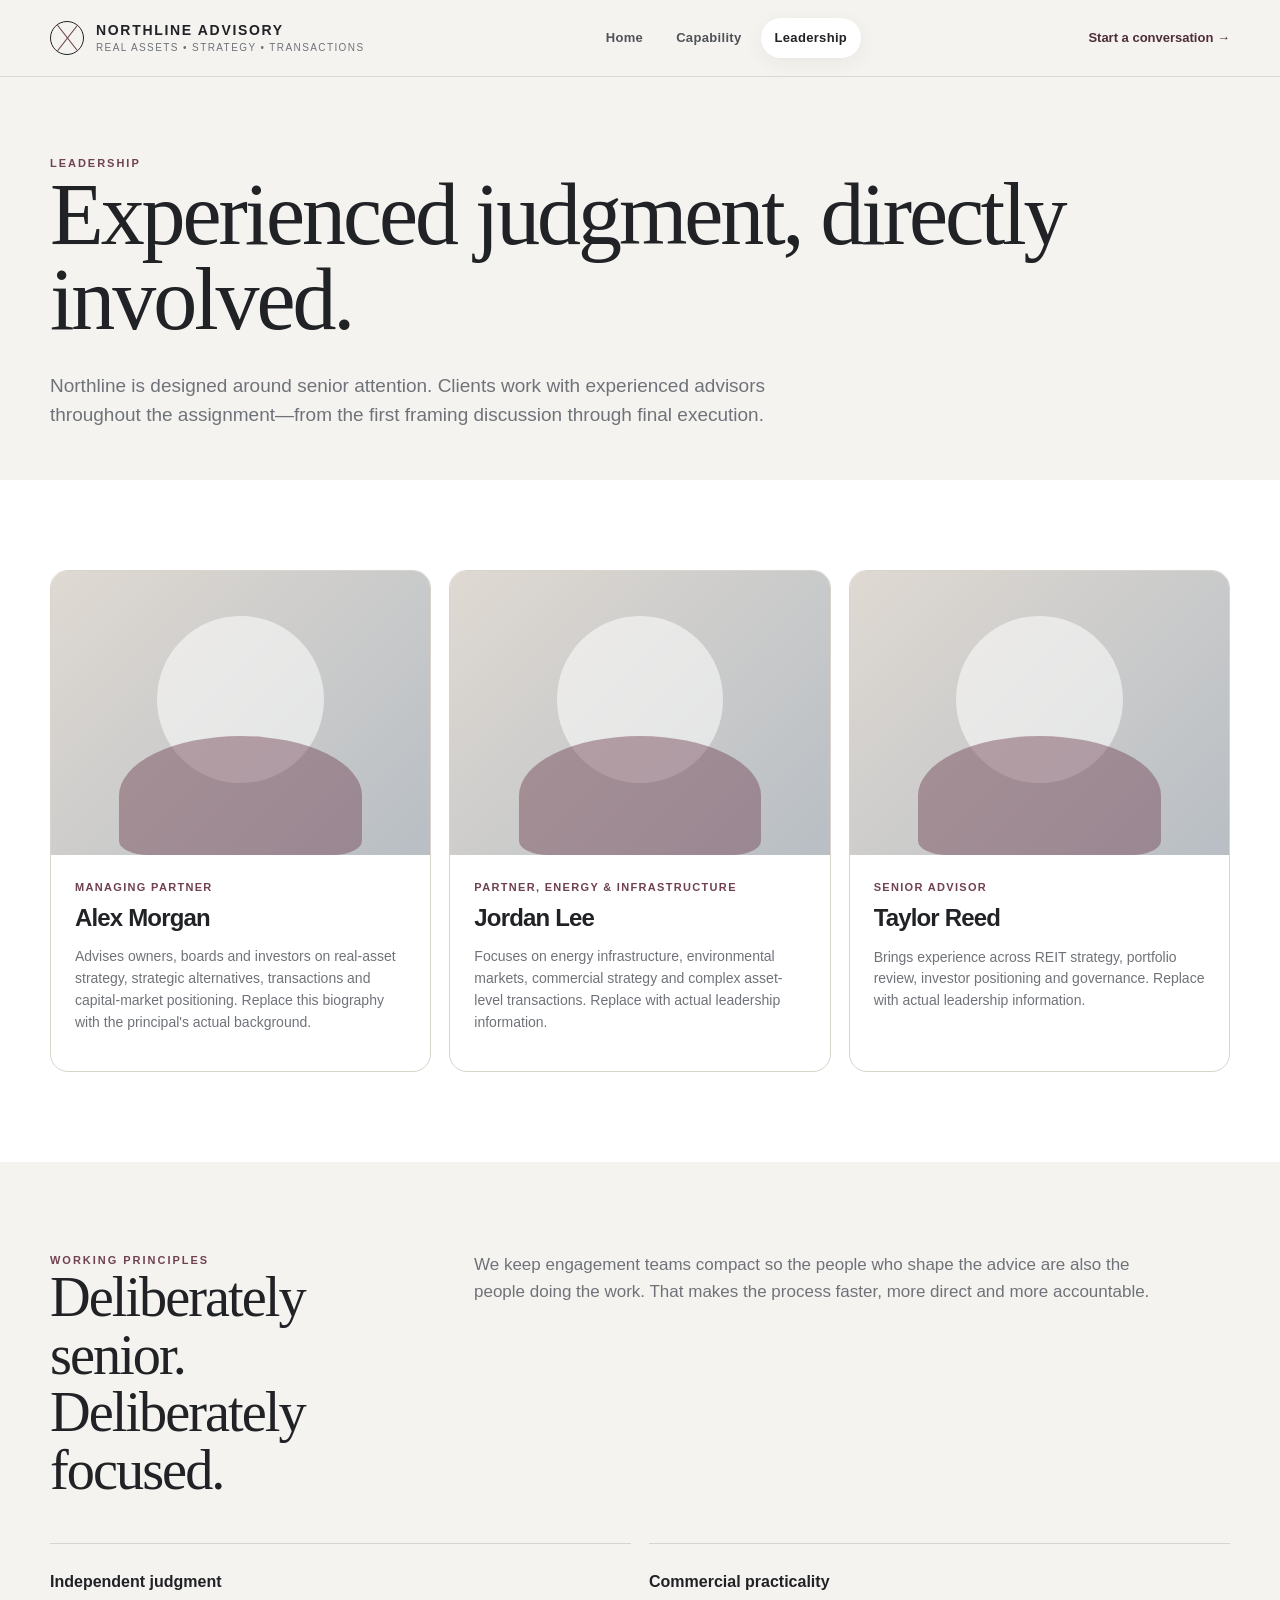
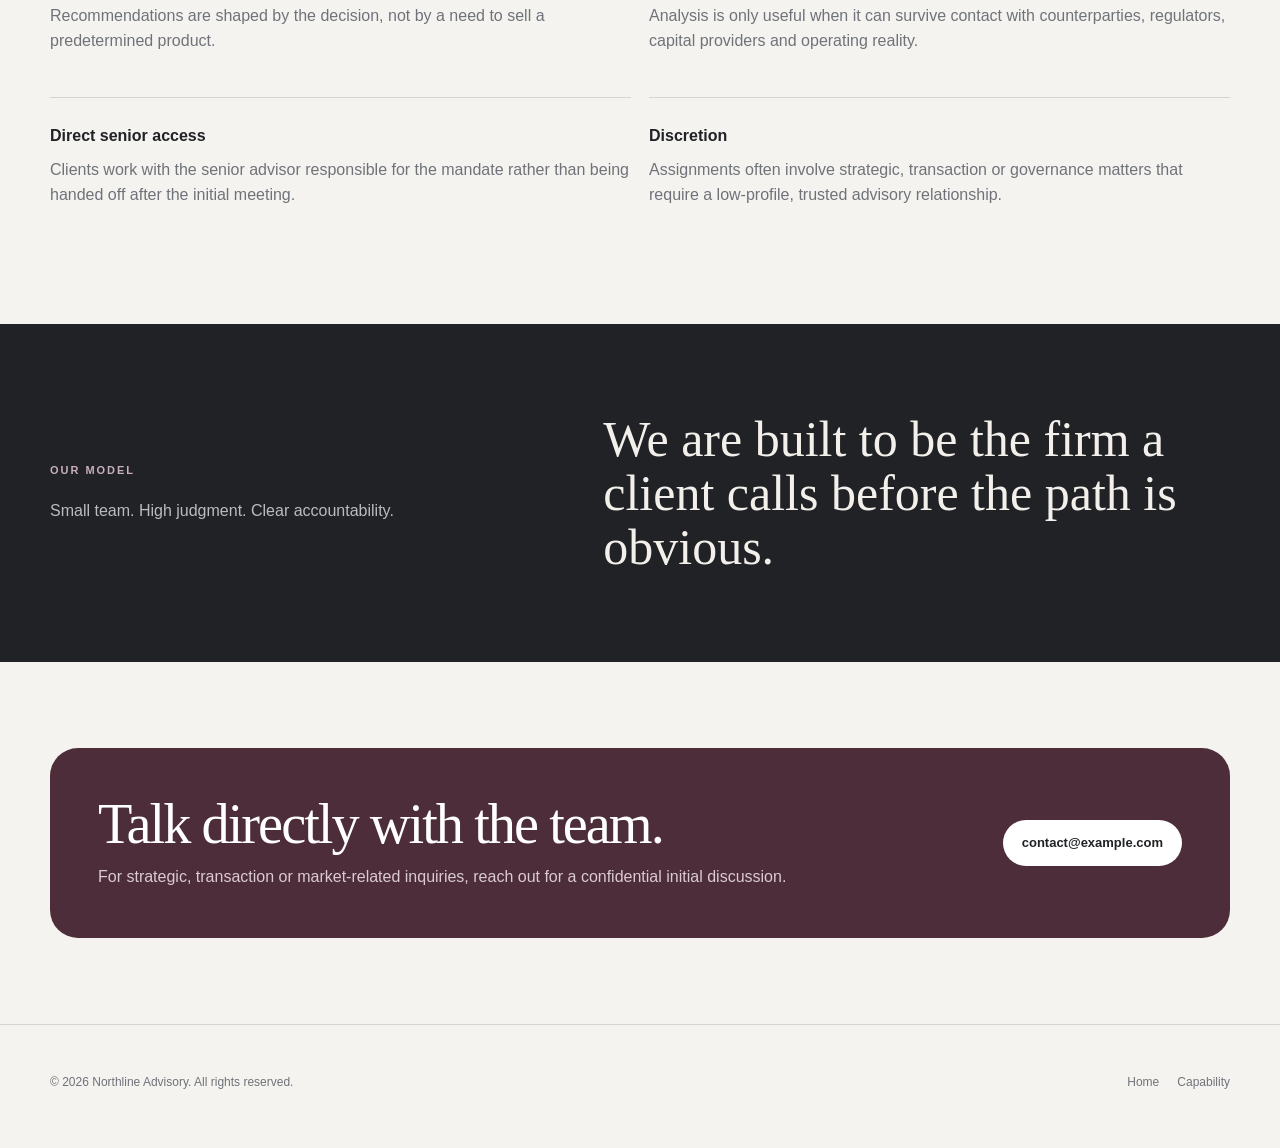
==== leadership.html @ dc425921 "Add files via upload" ====
<!doctype html>
<html lang="en">
<head>
  <meta charset="utf-8" />
  <meta name="viewport" content="width=device-width, initial-scale=1" />
  <meta name="description" content="Leadership at Northline Advisory." />
  <title>Leadership | Northline Advisory</title>
  <link rel="stylesheet" href="styles.css" />
</head>
<body>
  <header class="site-header"><div class="shell nav"><a class="brand" href="index.html"><span class="brand-mark"></span><span class="brand-text"><strong>Northline Advisory</strong><span>Real Assets • Strategy • Transactions</span></span></a><nav class="nav-links"><a href="index.html">Home</a><a href="capability.html">Capability</a><a href="leadership.html">Leadership</a></nav><a class="contact-link" href="mailto:contact@example.com">Start a conversation →</a><button class="mobile-toggle" aria-label="Toggle menu">☰</button></div></header>
  <main>
    <section class="page-hero"><div class="shell reveal"><div class="eyebrow">Leadership</div><h1>Experienced judgment, directly involved.</h1><p class="lede">Northline is designed around senior attention. Clients work with experienced advisors throughout the assignment—from the first framing discussion through final execution.</p></div></section>

    <section class="section alt"><div class="shell"><div class="team-grid">
      <article class="person reveal"><div class="person-visual"></div><div class="person-info"><div class="role">Managing Partner</div><h3>Alex Morgan</h3><p>Advises owners, boards and investors on real-asset strategy, strategic alternatives, transactions and capital-market positioning. Replace this biography with the principal's actual background.</p></div></article>
      <article class="person reveal"><div class="person-visual"></div><div class="person-info"><div class="role">Partner, Energy & Infrastructure</div><h3>Jordan Lee</h3><p>Focuses on energy infrastructure, environmental markets, commercial strategy and complex asset-level transactions. Replace with actual leadership information.</p></div></article>
      <article class="person reveal"><div class="person-visual"></div><div class="person-info"><div class="role">Senior Advisor</div><h3>Taylor Reed</h3><p>Brings experience across REIT strategy, portfolio review, investor positioning and governance. Replace with actual leadership information.</p></div></article>
    </div></div></section>

    <section class="section"><div class="shell"><div class="section-head reveal"><div><div class="eyebrow">Working principles</div><h2>Deliberately senior. Deliberately focused.</h2></div><p>We keep engagement teams compact so the people who shape the advice are also the people doing the work. That makes the process faster, more direct and more accountable.</p></div><div class="principles"><div class="principle reveal"><strong>Independent judgment</strong><p>Recommendations are shaped by the decision, not by a need to sell a predetermined product.</p></div><div class="principle reveal"><strong>Commercial practicality</strong><p>Analysis is only useful when it can survive contact with counterparties, regulators, capital providers and operating reality.</p></div><div class="principle reveal"><strong>Direct senior access</strong><p>Clients work with the senior advisor responsible for the mandate rather than being handed off after the initial meeting.</p></div><div class="principle reveal"><strong>Discretion</strong><p>Assignments often involve strategic, transaction or governance matters that require a low-profile, trusted advisory relationship.</p></div></div></div></section>

    <section class="statement"><div class="shell statement-grid reveal"><div><div class="eyebrow">Our model</div><p>Small team. High judgment. Clear accountability.</p></div><blockquote>We are built to be the firm a client calls before the path is obvious.</blockquote></div></section>

    <section class="cta"><div class="shell cta-box reveal"><div><h2>Talk directly with the team.</h2><p>For strategic, transaction or market-related inquiries, reach out for a confidential initial discussion.</p></div><a class="btn" href="mailto:contact@example.com">contact@example.com</a></div></section>
  </main>
  <footer><div class="shell footer-grid"><p>© <span id="year"></span> Northline Advisory. All rights reserved.</p><div class="footer-links"><a href="index.html">Home</a><a href="capability.html">Capability</a></div></div></footer>
  <script src="script.js"></script><script>document.getElementById('year').textContent=new Date().getFullYear();</script>
</body>
</html>
---- styles.css ----
:root {
  --ink: #202226;
  --muted: #6f7379;
  --paper: #f5f3ef;
  --paper-2: #ece9e3;
  --white: #ffffff;
  --line: #d8d3cb;
  --accent: #6f4152;
  --accent-dark: #4d2d39;
  --accent-soft: #d9ccd1;
  --slate: #58636e;
  --slate-soft: #dfe4e8;
  --shadow: 0 24px 70px rgba(25, 27, 30, 0.08);
  --radius: 18px;
  --max: 1180px;
}

* { box-sizing: border-box; }
html { scroll-behavior: smooth; }
body {
  margin: 0;
  font-family: Inter, ui-sans-serif, -apple-system, BlinkMacSystemFont, "Segoe UI", sans-serif;
  color: var(--ink);
  background: var(--paper);
  line-height: 1.55;
  -webkit-font-smoothing: antialiased;
}

a { color: inherit; text-decoration: none; }
img { max-width: 100%; display: block; }
button, input, textarea { font: inherit; }

.shell { width: min(calc(100% - 40px), var(--max)); margin: 0 auto; }

.site-header {
  position: sticky;
  top: 0;
  z-index: 50;
  backdrop-filter: blur(16px);
  background: color-mix(in srgb, var(--paper) 88%, transparent);
  border-bottom: 1px solid color-mix(in srgb, var(--line) 80%, transparent);
}

.nav {
  min-height: 76px;
  display: flex;
  align-items: center;
  justify-content: space-between;
  gap: 28px;
}

.brand {
  display: inline-flex;
  align-items: center;
  gap: 12px;
  min-width: 220px;
}

.brand-mark {
  width: 34px;
  height: 34px;
  border: 1px solid var(--ink);
  border-radius: 50%;
  display: grid;
  place-items: center;
  position: relative;
  overflow: hidden;
}
.brand-mark::before,
.brand-mark::after {
  content: "";
  position: absolute;
  width: 1px;
  height: 48px;
  background: var(--accent);
  transform: rotate(38deg);
}
.brand-mark::after { transform: rotate(-38deg); }
.brand-text { display: flex; flex-direction: column; line-height: 1.05; }
.brand-text strong { font-size: 14px; letter-spacing: .12em; text-transform: uppercase; }
.brand-text span { margin-top: 5px; font-size: 10px; letter-spacing: .14em; color: var(--muted); text-transform: uppercase; }

.nav-links { display: flex; align-items: center; gap: 5px; }
.nav-links a {
  padding: 10px 14px;
  border-radius: 999px;
  font-size: 13px;
  font-weight: 650;
  letter-spacing: .025em;
  color: #4f5358;
}
.nav-links a:hover, .nav-links a.active { background: var(--white); color: var(--ink); box-shadow: 0 5px 20px rgba(0,0,0,.055); }

.contact-link { font-size: 13px; font-weight: 700; color: var(--accent-dark); }
.mobile-toggle { display: none; border: 0; background: transparent; padding: 8px; cursor: pointer; }

.hero { padding: 84px 0 56px; }
.hero-grid { display: grid; grid-template-columns: 1.15fr .85fr; gap: 72px; align-items: center; }
.eyebrow { color: var(--accent); text-transform: uppercase; letter-spacing: .18em; font-weight: 800; font-size: 11px; }
h1, h2, h3 { margin: 0; letter-spacing: -.035em; }
h1 { font-family: Georgia, "Times New Roman", serif; font-size: clamp(48px, 7vw, 88px); line-height: .97; font-weight: 500; }
h2 { font-family: Georgia, "Times New Roman", serif; font-size: clamp(36px, 4.4vw, 58px); line-height: 1.02; font-weight: 500; }
h3 { font-size: 21px; line-height: 1.18; }
.hero-copy p { max-width: 680px; margin: 28px 0 0; color: var(--muted); font-size: 18px; }
.hero-actions { margin-top: 32px; display: flex; gap: 12px; flex-wrap: wrap; }
.btn { display: inline-flex; align-items: center; justify-content: center; min-height: 46px; padding: 0 18px; border-radius: 999px; font-size: 13px; font-weight: 750; border: 1px solid transparent; transition: .2s ease; }
.btn.primary { color: white; background: var(--ink); }
.btn.primary:hover { background: var(--accent-dark); transform: translateY(-1px); }
.btn.secondary { border-color: var(--line); background: transparent; }
.btn.secondary:hover { background: var(--white); }

.hero-visual {
  min-height: 540px;
  border-radius: 28px;
  position: relative;
  overflow: hidden;
  background:
    linear-gradient(150deg, rgba(111,65,82,.98) 0%, rgba(65,70,78,.95) 52%, rgba(32,34,38,.98) 100%);
  box-shadow: var(--shadow);
}
.hero-visual::before {
  content: "";
  position: absolute;
  inset: 0;
  background:
    linear-gradient(90deg, transparent 0 52%, rgba(255,255,255,.09) 52% 52.6%, transparent 52.6% 100%),
    linear-gradient(0deg, transparent 0 68%, rgba(255,255,255,.08) 68% 68.6%, transparent 68.6% 100%);
}
.hero-visual .structure { position: absolute; inset: 58px; border: 1px solid rgba(255,255,255,.38); }
.hero-visual .structure::before, .hero-visual .structure::after { content: ""; position: absolute; background: rgba(255,255,255,.36); }
.hero-visual .structure::before { width: 1px; top: -30px; bottom: -30px; left: 34%; }
.hero-visual .structure::after { height: 1px; left: -30px; right: -30px; top: 42%; }
.hero-visual .caption { position: absolute; left: 40px; right: 40px; bottom: 38px; display: flex; justify-content: space-between; gap: 20px; align-items: end; color: white; }
.hero-visual .caption strong { font-family: Georgia, serif; font-weight: 500; font-size: 29px; line-height: 1.05; max-width: 260px; }
.hero-visual .caption span { font-size: 11px; text-transform: uppercase; letter-spacing: .16em; opacity: .8; text-align: right; }

.segment-strip { padding: 24px 0 74px; }
.segment-row { display: grid; grid-template-columns: repeat(4, 1fr); border-top: 1px solid var(--line); border-bottom: 1px solid var(--line); }
.segment { min-height: 92px; display: flex; align-items: center; gap: 12px; padding: 0 20px; border-right: 1px solid var(--line); }
.segment:first-child { padding-left: 0; }
.segment:last-child { border-right: 0; }
.segment b { font-size: 13px; }
.segment span { color: var(--muted); font-size: 12px; }

.section { padding: 90px 0; }
.section.alt { background: var(--white); }
.section-head { display: grid; grid-template-columns: .65fr 1.35fr; gap: 60px; align-items: start; margin-bottom: 44px; }
.section-head p { margin: 0; color: var(--muted); font-size: 17px; max-width: 700px; }

.cards-3 { display: grid; grid-template-columns: repeat(3, 1fr); gap: 18px; }
.card { background: var(--paper); border: 1px solid var(--line); border-radius: var(--radius); padding: 28px; min-height: 280px; position: relative; overflow: hidden; }
.card.white { background: var(--white); }
.card .num { font-family: Georgia, serif; font-size: 44px; color: var(--accent-soft); position: absolute; top: 20px; right: 24px; }
.card p { color: var(--muted); margin: 16px 0 0; }
.card .tag { margin-top: 40px; display: inline-flex; padding: 7px 10px; border-radius: 999px; background: var(--paper-2); font-size: 11px; font-weight: 750; text-transform: uppercase; letter-spacing: .08em; }

.statement { padding: 88px 0; background: var(--ink); color: white; }
.statement-grid { display: grid; grid-template-columns: .85fr 1.15fr; gap: 90px; align-items: center; }
.statement .eyebrow { color: #c8aebe; }
.statement blockquote { margin: 0; font-family: Georgia, serif; font-size: clamp(30px, 4vw, 50px); line-height: 1.08; color: #f3f0ec; }
.statement p { color: #b9bcc0; margin: 20px 0 0; }

.metrics { display: grid; grid-template-columns: repeat(3, 1fr); gap: 1px; background: var(--line); border: 1px solid var(--line); border-radius: var(--radius); overflow: hidden; }
.metric { background: var(--paper); padding: 30px; }
.metric strong { display: block; font-family: Georgia, serif; font-weight: 500; font-size: 38px; }
.metric span { display: block; margin-top: 8px; color: var(--muted); font-size: 13px; }

.page-hero { padding: 78px 0 50px; }
.page-hero .lede { max-width: 780px; color: var(--muted); font-size: 19px; margin: 28px 0 0; }

.cap-list { border-top: 1px solid var(--line); }
.cap-item { display: grid; grid-template-columns: 110px .8fr 1.2fr; gap: 32px; padding: 34px 0; border-bottom: 1px solid var(--line); align-items: start; }
.cap-item .cap-num { font-family: Georgia, serif; font-size: 28px; color: var(--accent); }
.cap-item h3 { font-size: 24px; }
.cap-item p { margin: 0; color: var(--muted); }
.cap-item ul { margin: 18px 0 0; padding-left: 18px; color: var(--muted); }
.cap-item li { margin: 6px 0; }

.focus-grid { display: grid; grid-template-columns: repeat(2, 1fr); gap: 18px; }
.focus { min-height: 280px; padding: 34px; border-radius: var(--radius); background: var(--slate-soft); position: relative; overflow: hidden; }
.focus:nth-child(2) { background: var(--accent-soft); }
.focus:nth-child(3) { background: #e9e6e0; }
.focus:nth-child(4) { background: #d9dde1; }
.focus h3 { font-family: Georgia, serif; font-weight: 500; font-size: 30px; max-width: 300px; }
.focus p { max-width: 480px; color: #565b60; }
.focus .line { position: absolute; left: 34px; right: 34px; bottom: 30px; height: 1px; background: rgba(32,34,38,.18); }

.team-grid { display: grid; grid-template-columns: repeat(3, 1fr); gap: 18px; }
.person { border: 1px solid var(--line); border-radius: var(--radius); background: var(--white); overflow: hidden; }
.person-visual { aspect-ratio: 4/3; position: relative; background: linear-gradient(135deg, #dfd9d2, #b8bec4); }
.person-visual::before { content: ""; position: absolute; width: 44%; aspect-ratio: 1; border-radius: 50%; background: rgba(255,255,255,.55); left: 28%; top: 16%; }
.person-visual::after { content: ""; position: absolute; width: 64%; height: 42%; border-radius: 50% 50% 12% 12%; background: rgba(111,65,82,.45); left: 18%; bottom: 0; }
.person-info { padding: 24px; }
.person-info .role { font-size: 11px; letter-spacing: .12em; color: var(--accent); font-weight: 800; text-transform: uppercase; }
.person-info h3 { margin-top: 8px; font-size: 24px; }
.person-info p { color: var(--muted); font-size: 14px; }

.principles { display: grid; grid-template-columns: repeat(2, 1fr); gap: 18px; }
.principle { padding: 26px 0; border-top: 1px solid var(--line); }
.principle strong { display: block; font-size: 16px; }
.principle p { margin: 9px 0 0; color: var(--muted); }

.cta { padding: 86px 0; }
.cta-box { border-radius: 28px; background: var(--accent-dark); color: white; padding: 48px; display: grid; grid-template-columns: 1fr auto; gap: 30px; align-items: center; }
.cta-box p { color: #dbcbd1; margin: 12px 0 0; max-width: 700px; }
.cta-box .btn { background: white; color: var(--ink); }

footer { padding: 36px 0 44px; border-top: 1px solid var(--line); }
.footer-grid { display: flex; justify-content: space-between; gap: 20px; align-items: center; }
footer p, footer a { color: var(--muted); font-size: 12px; }
.footer-links { display: flex; gap: 18px; }

.reveal { opacity: 0; transform: translateY(14px); transition: opacity .6s ease, transform .6s ease; }
.reveal.visible { opacity: 1; transform: translateY(0); }

@media (max-width: 900px) {
  .contact-link { display: none; }
  .mobile-toggle { display: inline-flex; }
  .nav-links { position: absolute; top: 76px; left: 20px; right: 20px; display: none; flex-direction: column; align-items: stretch; padding: 12px; border-radius: 16px; background: var(--white); box-shadow: var(--shadow); }
  .nav-links.open { display: flex; }
  .hero { padding-top: 54px; }
  .hero-grid, .section-head, .statement-grid { grid-template-columns: 1fr; gap: 34px; }
  .hero-visual { min-height: 420px; }
  .segment-row { grid-template-columns: repeat(2, 1fr); }
  .segment:nth-child(2) { border-right: 0; }
  .segment:nth-child(-n+2) { border-bottom: 1px solid var(--line); }
  .cards-3, .team-grid { grid-template-columns: 1fr; }
  .cap-item { grid-template-columns: 70px 1fr; }
  .cap-item > div:last-child { grid-column: 2; }
  .focus-grid, .metrics { grid-template-columns: 1fr; }
  .cta-box { grid-template-columns: 1fr; }
}

@media (max-width: 560px) {
  .shell { width: min(calc(100% - 28px), var(--max)); }
  .brand-text span { display: none; }
  h1 { font-size: 50px; }
  .hero-visual { min-height: 360px; }
  .hero-visual .structure { inset: 38px; }
  .hero-visual .caption { left: 26px; right: 26px; bottom: 24px; }
  .segment-row { grid-template-columns: 1fr; }
  .segment { border-right: 0; border-bottom: 1px solid var(--line); padding-left: 0; }
  .segment:last-child { border-bottom: 0; }
  .cap-item { grid-template-columns: 1fr; gap: 10px; }
  .cap-item > div:last-child { grid-column: 1; }
  .cta-box { padding: 34px 26px; }
  .footer-grid { align-items: flex-start; flex-direction: column; }
}
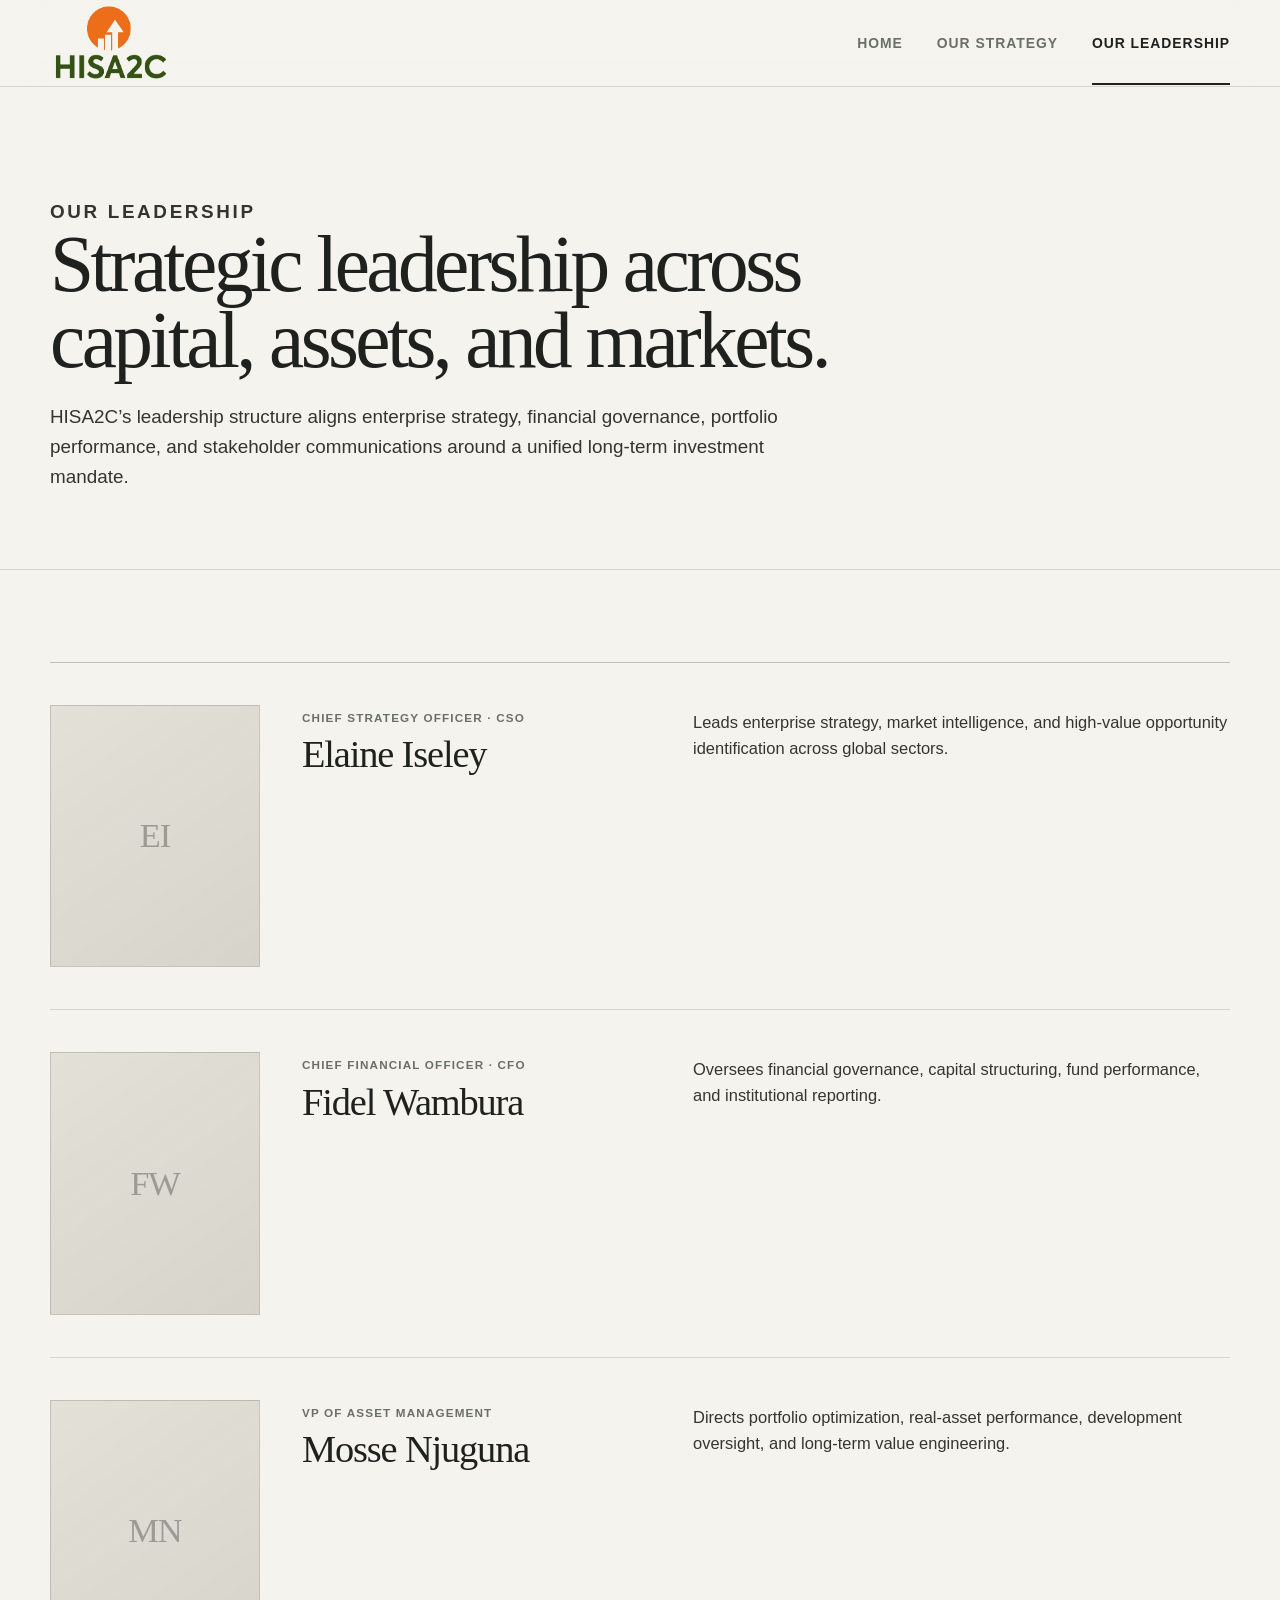
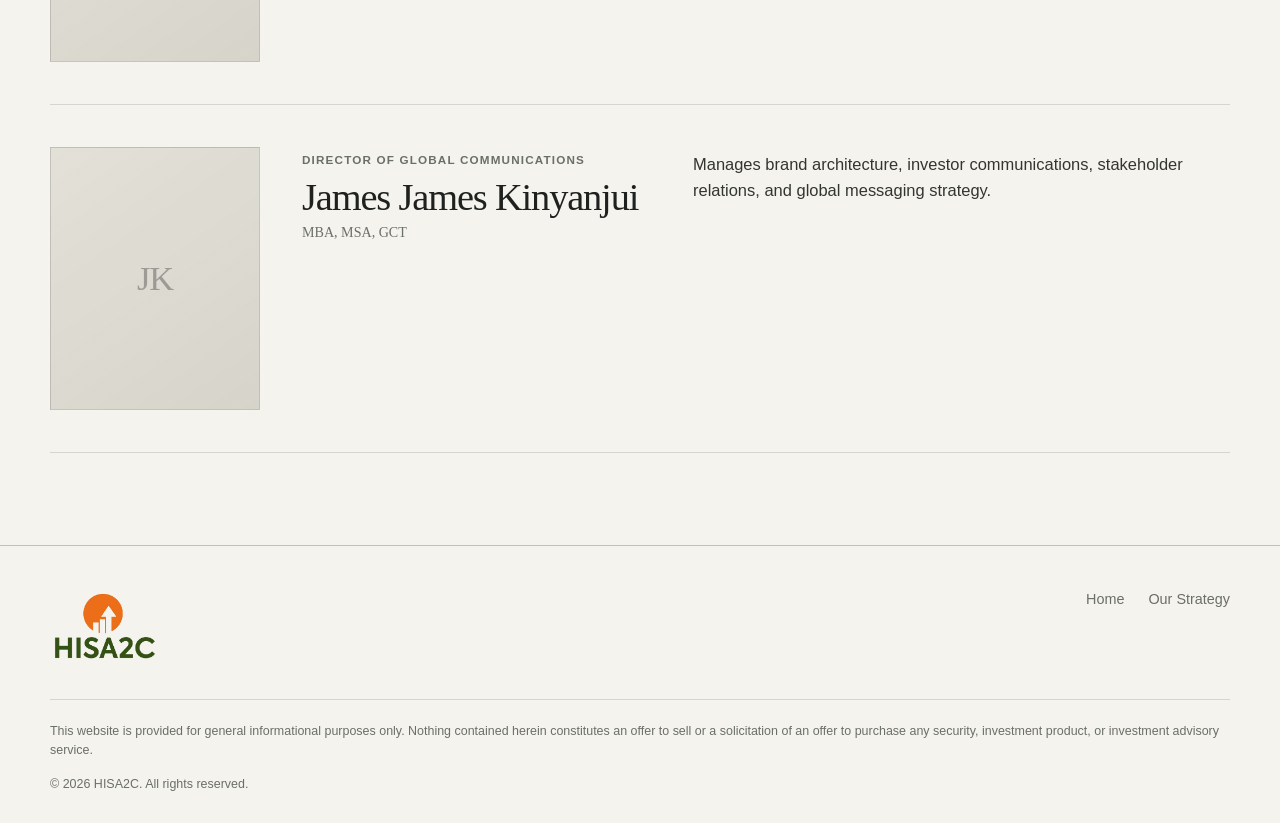
==== commit 837a872a: "Add files via upload" ====
--- a/leadership.html
+++ b/leadership.html
@@ -1,30 +1,74 @@
 <!doctype html>
 <html lang="en">
 <head>
-  <meta charset="utf-8" />
-  <meta name="viewport" content="width=device-width, initial-scale=1" />
-  <meta name="description" content="Leadership at Northline Advisory." />
-  <title>Leadership | Northline Advisory</title>
-  <link rel="stylesheet" href="styles.css" />
+  <meta charset="utf-8">
+  <meta name="viewport" content="width=device-width, initial-scale=1">
+  <title>Our Leadership | HISA2C</title>
+  <meta name="description" content="Meet the leadership team guiding strategy, financial governance, asset management, and global communications at HISA2C.">
+  <meta name="theme-color" content="#f5f3ed">
+  <link rel="icon" href="assets/hisa2c-logo.png">
+  <link rel="stylesheet" href="assets/styles.css">
 </head>
 <body>
-  <header class="site-header"><div class="shell nav"><a class="brand" href="index.html"><span class="brand-mark"></span><span class="brand-text"><strong>Northline Advisory</strong><span>Real Assets • Strategy • Transactions</span></span></a><nav class="nav-links"><a href="index.html">Home</a><a href="capability.html">Capability</a><a href="leadership.html">Leadership</a></nav><a class="contact-link" href="mailto:contact@example.com">Start a conversation →</a><button class="mobile-toggle" aria-label="Toggle menu">☰</button></div></header>
+  <header class="site-header">
+    <div class="shell header-inner">
+      <a class="brand" href="index.html" aria-label="HISA2C home"><img src="assets/hisa2c-logo.png" alt="HISA2C"></a>
+      <button class="menu-toggle" aria-label="Open navigation" aria-expanded="false"><span></span><span></span><span></span></button>
+      <nav class="nav" aria-label="Primary navigation">
+        <a href="index.html">Home</a>
+        <a href="strategy.html">Our Strategy</a>
+        <a class="active" href="leadership.html">Our Leadership</a>
+      </nav>
+    </div>
+  </header>
+
   <main>
-    <section class="page-hero"><div class="shell reveal"><div class="eyebrow">Leadership</div><h1>Experienced judgment, directly involved.</h1><p class="lede">Northline is designed around senior attention. Clients work with experienced advisors throughout the assignment—from the first framing discussion through final execution.</p></div></section>
+    <section class="page-hero">
+      <div class="shell reveal">
+        <p class="eyebrow">Our Leadership</p>
+        <h1>Strategic leadership across capital, assets, and markets.</h1>
+        <p>HISA2C’s leadership structure aligns enterprise strategy, financial governance, portfolio performance, and stakeholder communications around a unified long-term investment mandate.</p>
+      </div>
+    </section>
 
-    <section class="section alt"><div class="shell"><div class="team-grid">
-      <article class="person reveal"><div class="person-visual"></div><div class="person-info"><div class="role">Managing Partner</div><h3>Alex Morgan</h3><p>Advises owners, boards and investors on real-asset strategy, strategic alternatives, transactions and capital-market positioning. Replace this biography with the principal's actual background.</p></div></article>
-      <article class="person reveal"><div class="person-visual"></div><div class="person-info"><div class="role">Partner, Energy & Infrastructure</div><h3>Jordan Lee</h3><p>Focuses on energy infrastructure, environmental markets, commercial strategy and complex asset-level transactions. Replace with actual leadership information.</p></div></article>
-      <article class="person reveal"><div class="person-visual"></div><div class="person-info"><div class="role">Senior Advisor</div><h3>Taylor Reed</h3><p>Brings experience across REIT strategy, portfolio review, investor positioning and governance. Replace with actual leadership information.</p></div></article>
-    </div></div></section>
+    <section class="section">
+      <div class="shell">
+        <div class="leadership-list reveal">
+          <article class="leader">
+            <div class="photo-placeholder" aria-label="Photo placeholder for Elaine Iseley">EI</div>
+            <div><div class="leader-role">Chief Strategy Officer · CSO</div><h2>Elaine Iseley</h2></div>
+            <p>Leads enterprise strategy, market intelligence, and high-value opportunity identification across global sectors.</p>
+          </article>
+          <article class="leader">
+            <div class="photo-placeholder" aria-label="Photo placeholder for Fidel Wambura">FW</div>
+            <div><div class="leader-role">Chief Financial Officer · CFO</div><h2>Fidel Wambura</h2></div>
+            <p>Oversees financial governance, capital structuring, fund performance, and institutional reporting.</p>
+          </article>
+          <article class="leader">
+            <div class="photo-placeholder" aria-label="Photo placeholder for Mosse Njuguna">MN</div>
+            <div><div class="leader-role">VP of Asset Management</div><h2>Mosse Njuguna</h2></div>
+            <p>Directs portfolio optimization, real-asset performance, development oversight, and long-term value engineering.</p>
+          </article>
+          <article class="leader">
+            <div class="photo-placeholder" aria-label="Photo placeholder for James James Kinyanjui">JK</div>
+            <div><div class="leader-role">Director of Global Communications</div><h2>James James Kinyanjui <span class="credentials">MBA, MSA, GCT</span></h2></div>
+            <p>Manages brand architecture, investor communications, stakeholder relations, and global messaging strategy.</p>
+          </article>
+        </div>
+      </div>
+    </section>
+  </main>
 
-    <section class="section"><div class="shell"><div class="section-head reveal"><div><div class="eyebrow">Working principles</div><h2>Deliberately senior. Deliberately focused.</h2></div><p>We keep engagement teams compact so the people who shape the advice are also the people doing the work. That makes the process faster, more direct and more accountable.</p></div><div class="principles"><div class="principle reveal"><strong>Independent judgment</strong><p>Recommendations are shaped by the decision, not by a need to sell a predetermined product.</p></div><div class="principle reveal"><strong>Commercial practicality</strong><p>Analysis is only useful when it can survive contact with counterparties, regulators, capital providers and operating reality.</p></div><div class="principle reveal"><strong>Direct senior access</strong><p>Clients work with the senior advisor responsible for the mandate rather than being handed off after the initial meeting.</p></div><div class="principle reveal"><strong>Discretion</strong><p>Assignments often involve strategic, transaction or governance matters that require a low-profile, trusted advisory relationship.</p></div></div></div></section>
-
-    <section class="statement"><div class="shell statement-grid reveal"><div><div class="eyebrow">Our model</div><p>Small team. High judgment. Clear accountability.</p></div><blockquote>We are built to be the firm a client calls before the path is obvious.</blockquote></div></section>
-
-    <section class="cta"><div class="shell cta-box reveal"><div><h2>Talk directly with the team.</h2><p>For strategic, transaction or market-related inquiries, reach out for a confidential initial discussion.</p></div><a class="btn" href="mailto:contact@example.com">contact@example.com</a></div></section>
-  </main>
-  <footer><div class="shell footer-grid"><p>© <span id="year"></span> Northline Advisory. All rights reserved.</p><div class="footer-links"><a href="index.html">Home</a><a href="capability.html">Capability</a></div></div></footer>
-  <script src="script.js"></script><script>document.getElementById('year').textContent=new Date().getFullYear();</script>
+  <footer class="site-footer">
+    <div class="shell">
+      <div class="footer-top">
+        <a class="footer-brand" href="index.html"><img src="assets/hisa2c-logo.png" alt="HISA2C"></a>
+        <div class="footer-nav"><a href="index.html">Home</a><a href="strategy.html">Our Strategy</a></div>
+      </div>
+      <div class="disclaimer">This website is provided for general informational purposes only. Nothing contained herein constitutes an offer to sell or a solicitation of an offer to purchase any security, investment product, or investment advisory service.</div>
+      <div class="copyright">© <span data-year></span> HISA2C. All rights reserved.</div>
+    </div>
+  </footer>
+  <script src="assets/site.js"></script>
 </body>
 </html>
--- a/assets/styles.css
+++ b/assets/styles.css
@@ -0,0 +1,491 @@
+:root {
+  --ink: #1f211f;
+  --ink-2: #333630;
+  --muted: #6a6f67;
+  --paper: #f5f3ed;
+  --paper-2: #ebe8df;
+  --white: #ffffff;
+  --line: rgba(31, 33, 31, 0.14);
+  --line-strong: rgba(31, 33, 31, 0.24);
+  --brand-green: #345214;
+  --brand-orange: #ec6e19;
+  --max: 1180px;
+  --shadow: 0 24px 70px rgba(25, 27, 24, 0.08);
+}
+
+* { box-sizing: border-box; }
+html { scroll-behavior: smooth; }
+body {
+  margin: 0;
+  color: var(--ink);
+  background: var(--paper);
+  font-family: Inter, ui-sans-serif, -apple-system, BlinkMacSystemFont, "Segoe UI", Helvetica, Arial, sans-serif;
+  font-size: 16px;
+  line-height: 1.6;
+  -webkit-font-smoothing: antialiased;
+}
+img { max-width: 100%; display: block; }
+a { color: inherit; text-decoration: none; }
+button, input { font: inherit; }
+
+.shell {
+  width: min(calc(100% - 48px), var(--max));
+  margin: 0 auto;
+}
+
+.site-header {
+  position: sticky;
+  top: 0;
+  z-index: 50;
+  background: rgba(245, 243, 237, 0.92);
+  backdrop-filter: blur(18px);
+  border-bottom: 1px solid var(--line);
+}
+.header-inner {
+  min-height: 86px;
+  display: flex;
+  align-items: center;
+  justify-content: space-between;
+  gap: 28px;
+}
+.brand {
+  display: inline-flex;
+  align-items: center;
+  gap: 12px;
+  flex: 0 0 auto;
+}
+.brand img {
+  width: 122px;
+  height: auto;
+}
+.nav {
+  display: flex;
+  align-items: center;
+  gap: 34px;
+}
+.nav a {
+  position: relative;
+  color: var(--muted);
+  font-size: 0.87rem;
+  font-weight: 650;
+  letter-spacing: 0.07em;
+  text-transform: uppercase;
+  transition: color .2s ease;
+}
+.nav a:hover, .nav a.active { color: var(--ink); }
+.nav a.active::after {
+  content: "";
+  position: absolute;
+  left: 0;
+  right: 0;
+  bottom: -31px;
+  height: 2px;
+  background: var(--ink);
+}
+.menu-toggle {
+  display: none;
+  border: 0;
+  background: transparent;
+  width: 44px;
+  height: 44px;
+  padding: 9px;
+  cursor: pointer;
+}
+.menu-toggle span {
+  display: block;
+  height: 2px;
+  margin: 6px 0;
+  background: var(--ink);
+  transition: transform .2s ease, opacity .2s ease;
+}
+
+.hero {
+  padding: 98px 0 92px;
+  border-bottom: 1px solid var(--line);
+}
+.hero-grid {
+  display: grid;
+  grid-template-columns: minmax(0, 1.25fr) minmax(360px, .75fr);
+  gap: 72px;
+  align-items: end;
+}
+.eyebrow {
+  margin: 0 0 22px;
+  font-size: 0.78rem;
+  font-weight: 750;
+  letter-spacing: 0.14em;
+  text-transform: uppercase;
+  color: var(--muted);
+}
+.hero h1, .page-hero h1 {
+  margin: 0;
+  max-width: 900px;
+  font-family: Georgia, "Times New Roman", serif;
+  font-size: clamp(3.35rem, 7vw, 6.45rem);
+  line-height: 0.95;
+  letter-spacing: -0.045em;
+  font-weight: 500;
+}
+.hero-copy {
+  margin: 30px 0 0;
+  max-width: 760px;
+  color: var(--ink-2);
+  font-size: clamp(1.08rem, 1.6vw, 1.32rem);
+  line-height: 1.65;
+}
+.hero-side {
+  border-top: 1px solid var(--line-strong);
+  padding-top: 24px;
+}
+.hero-side-label {
+  font-size: .75rem;
+  font-weight: 750;
+  letter-spacing: .13em;
+  text-transform: uppercase;
+  color: var(--muted);
+  margin-bottom: 18px;
+}
+.asset-list {
+  display: grid;
+  gap: 0;
+}
+.asset-row {
+  display: grid;
+  grid-template-columns: 38px 1fr;
+  gap: 13px;
+  padding: 18px 0;
+  border-bottom: 1px solid var(--line);
+  align-items: start;
+}
+.asset-row:first-child { border-top: 1px solid var(--line); }
+.asset-num {
+  font-family: Georgia, serif;
+  font-size: .85rem;
+  color: var(--muted);
+}
+.asset-row strong {
+  display: block;
+  font-size: 1.03rem;
+  font-weight: 650;
+}
+.asset-row span:last-child {
+  color: var(--muted);
+  font-size: .92rem;
+}
+
+.section {
+  padding: 92px 0;
+}
+.section + .section { border-top: 1px solid var(--line); }
+.section-grid {
+  display: grid;
+  grid-template-columns: minmax(220px, .38fr) minmax(0, 1fr);
+  gap: 78px;
+}
+.section-kicker {
+  color: var(--muted);
+  text-transform: uppercase;
+  letter-spacing: .12em;
+  font-size: .76rem;
+  font-weight: 750;
+}
+.section h2 {
+  margin: 0 0 28px;
+  max-width: 880px;
+  font-family: Georgia, "Times New Roman", serif;
+  font-size: clamp(2.25rem, 4vw, 4rem);
+  font-weight: 500;
+  line-height: 1.04;
+  letter-spacing: -.035em;
+}
+.section-copy {
+  max-width: 860px;
+  color: var(--ink-2);
+  font-size: 1.06rem;
+}
+.section-copy p { margin: 0 0 20px; }
+
+.statement {
+  background: var(--ink);
+  color: var(--paper);
+  padding: 92px 0;
+}
+.statement .eyebrow { color: rgba(245,243,237,.55); }
+.statement h2 {
+  margin: 0;
+  max-width: 980px;
+  font-family: Georgia, "Times New Roman", serif;
+  font-weight: 500;
+  font-size: clamp(2.5rem, 5vw, 5rem);
+  line-height: 1.04;
+  letter-spacing: -.038em;
+}
+.statement-note {
+  margin-top: 34px;
+  max-width: 700px;
+  color: rgba(245,243,237,.72);
+  font-size: 1.02rem;
+}
+
+.focus-grid {
+  display: grid;
+  grid-template-columns: repeat(3, 1fr);
+  border-top: 1px solid var(--line-strong);
+}
+.focus-card {
+  min-height: 280px;
+  padding: 30px 30px 34px 0;
+  border-right: 1px solid var(--line);
+}
+.focus-card:not(:first-child) { padding-left: 30px; }
+.focus-card:last-child { border-right: 0; }
+.focus-index {
+  color: var(--muted);
+  font-family: Georgia, serif;
+  font-size: .86rem;
+  margin-bottom: 46px;
+}
+.focus-card h3 {
+  margin: 0 0 14px;
+  font-size: 1.22rem;
+  font-weight: 650;
+}
+.focus-card p {
+  margin: 0;
+  color: var(--muted);
+}
+
+.page-hero {
+  padding: 86px 0 76px;
+  border-bottom: 1px solid var(--line);
+}
+.page-hero h1 { font-size: clamp(3.35rem, 6.2vw, 5.8rem); }
+.page-hero p {
+  max-width: 760px;
+  margin: 24px 0 0;
+  color: var(--ink-2);
+  font-size: 1.18rem;
+}
+
+.strategy-list {
+  border-top: 1px solid var(--line-strong);
+}
+.strategy-item {
+  display: grid;
+  grid-template-columns: 70px minmax(260px, .48fr) minmax(0, 1fr);
+  gap: 32px;
+  padding: 36px 0 40px;
+  border-bottom: 1px solid var(--line);
+}
+.strategy-item .num {
+  color: var(--muted);
+  font-family: Georgia, serif;
+  font-size: .9rem;
+}
+.strategy-item h2 {
+  margin: 0;
+  font-family: inherit;
+  font-size: 1.36rem;
+  letter-spacing: -.015em;
+  line-height: 1.28;
+  font-weight: 650;
+}
+.strategy-item p {
+  margin: 0;
+  color: var(--muted);
+  max-width: 700px;
+}
+
+.principles {
+  display: grid;
+  grid-template-columns: repeat(3, 1fr);
+  gap: 18px;
+  margin-top: 42px;
+}
+.principle {
+  min-height: 200px;
+  border: 1px solid var(--line);
+  background: rgba(255,255,255,.25);
+  padding: 26px;
+}
+.principle strong {
+  display: block;
+  margin-bottom: 16px;
+  font-size: 1rem;
+}
+.principle span { color: var(--muted); }
+
+.leadership-list {
+  border-top: 1px solid var(--line-strong);
+}
+.leader {
+  display: grid;
+  grid-template-columns: 210px minmax(260px, .65fr) minmax(0, 1fr);
+  gap: 42px;
+  padding: 42px 0;
+  border-bottom: 1px solid var(--line);
+  align-items: start;
+}
+.photo-placeholder {
+  aspect-ratio: 4 / 5;
+  width: 100%;
+  background:
+    linear-gradient(145deg, rgba(31,33,31,.04), rgba(31,33,31,.1)),
+    var(--paper-2);
+  border: 1px solid var(--line);
+  display: grid;
+  place-items: center;
+  color: rgba(31,33,31,.34);
+  font-family: Georgia, serif;
+  font-size: 2.15rem;
+  letter-spacing: -.03em;
+}
+.leader-role {
+  margin: 4px 0 8px;
+  color: var(--muted);
+  text-transform: uppercase;
+  letter-spacing: .1em;
+  font-size: .73rem;
+  font-weight: 750;
+}
+.leader h2 {
+  margin: 0;
+  font-family: Georgia, "Times New Roman", serif;
+  font-size: clamp(1.9rem, 3vw, 3rem);
+  font-weight: 500;
+  line-height: 1.03;
+  letter-spacing: -.03em;
+}
+.credentials {
+  display: block;
+  margin-top: 8px;
+  font-family: inherit;
+  font-size: .88rem;
+  color: var(--muted);
+  letter-spacing: 0;
+}
+.leader p {
+  margin: 4px 0 0;
+  color: var(--ink-2);
+  font-size: 1.03rem;
+}
+
+.brand-panel {
+  margin-top: 50px;
+  border: 1px solid var(--line);
+  background: var(--white);
+  min-height: 260px;
+  display: flex;
+  align-items: center;
+  justify-content: center;
+  padding: 36px;
+  box-shadow: var(--shadow);
+}
+.brand-panel img { width: min(430px, 78%); }
+
+.site-footer {
+  border-top: 1px solid var(--line-strong);
+  padding: 42px 0 28px;
+}
+.footer-top {
+  display: flex;
+  justify-content: space-between;
+  gap: 36px;
+  align-items: flex-start;
+}
+.footer-brand img { width: 110px; }
+.footer-nav {
+  display: flex;
+  gap: 24px;
+  flex-wrap: wrap;
+  color: var(--muted);
+  font-size: .9rem;
+}
+.footer-nav a:hover { color: var(--ink); }
+.disclaimer {
+  margin-top: 34px;
+  padding-top: 22px;
+  border-top: 1px solid var(--line);
+  color: var(--muted);
+  font-size: .78rem;
+  line-height: 1.55;
+}
+.copyright {
+  margin-top: 15px;
+  color: var(--muted);
+  font-size: .78rem;
+}
+
+.reveal {
+  opacity: 0;
+  transform: translateY(12px);
+  transition: opacity .65s ease, transform .65s ease;
+}
+.reveal.visible { opacity: 1; transform: none; }
+
+@media (prefers-reduced-motion: reduce) {
+  *, *::before, *::after { scroll-behavior: auto !important; transition: none !important; }
+  .reveal { opacity: 1; transform: none; }
+}
+
+@media (max-width: 900px) {
+  .shell { width: min(calc(100% - 36px), var(--max)); }
+  .header-inner { min-height: 76px; }
+  .brand img { width: 104px; }
+  .menu-toggle { display: block; }
+  .nav {
+    position: absolute;
+    left: 0;
+    right: 0;
+    top: 76px;
+    display: none;
+    padding: 16px 18px 24px;
+    background: var(--paper);
+    border-bottom: 1px solid var(--line);
+    flex-direction: column;
+    align-items: stretch;
+    gap: 0;
+  }
+  .nav.open { display: flex; }
+  .nav a { padding: 14px 0; border-bottom: 1px solid var(--line); }
+  .nav a.active::after { display: none; }
+  .hero { padding: 66px 0 64px; }
+  .hero-grid { grid-template-columns: 1fr; gap: 46px; }
+  .section { padding: 70px 0; }
+  .section-grid { grid-template-columns: 1fr; gap: 20px; }
+  .focus-grid { grid-template-columns: 1fr; }
+  .focus-card, .focus-card:not(:first-child) {
+    min-height: auto;
+    padding: 28px 0;
+    border-right: 0;
+    border-bottom: 1px solid var(--line);
+  }
+  .focus-card:last-child { border-bottom: 0; }
+  .focus-index { margin-bottom: 24px; }
+  .strategy-item {
+    grid-template-columns: 42px 1fr;
+    gap: 14px 20px;
+  }
+  .strategy-item p { grid-column: 2; }
+  .principles { grid-template-columns: 1fr; }
+  .leader {
+    grid-template-columns: 150px 1fr;
+    gap: 28px;
+  }
+  .leader p { grid-column: 2; }
+}
+
+@media (max-width: 620px) {
+  .shell { width: min(calc(100% - 28px), var(--max)); }
+  .hero h1, .page-hero h1 { font-size: clamp(3rem, 16vw, 4.5rem); }
+  .page-hero { padding: 58px 0 54px; }
+  .section, .statement { padding: 58px 0; }
+  .strategy-item { grid-template-columns: 1fr; padding: 28px 0; }
+  .strategy-item p { grid-column: auto; }
+  .strategy-item .num { margin-bottom: -4px; }
+  .leader { grid-template-columns: 1fr; }
+  .photo-placeholder { width: 132px; }
+  .leader p { grid-column: auto; }
+  .footer-top { flex-direction: column; }
+  .brand-panel { min-height: 210px; padding: 26px; }
+}
